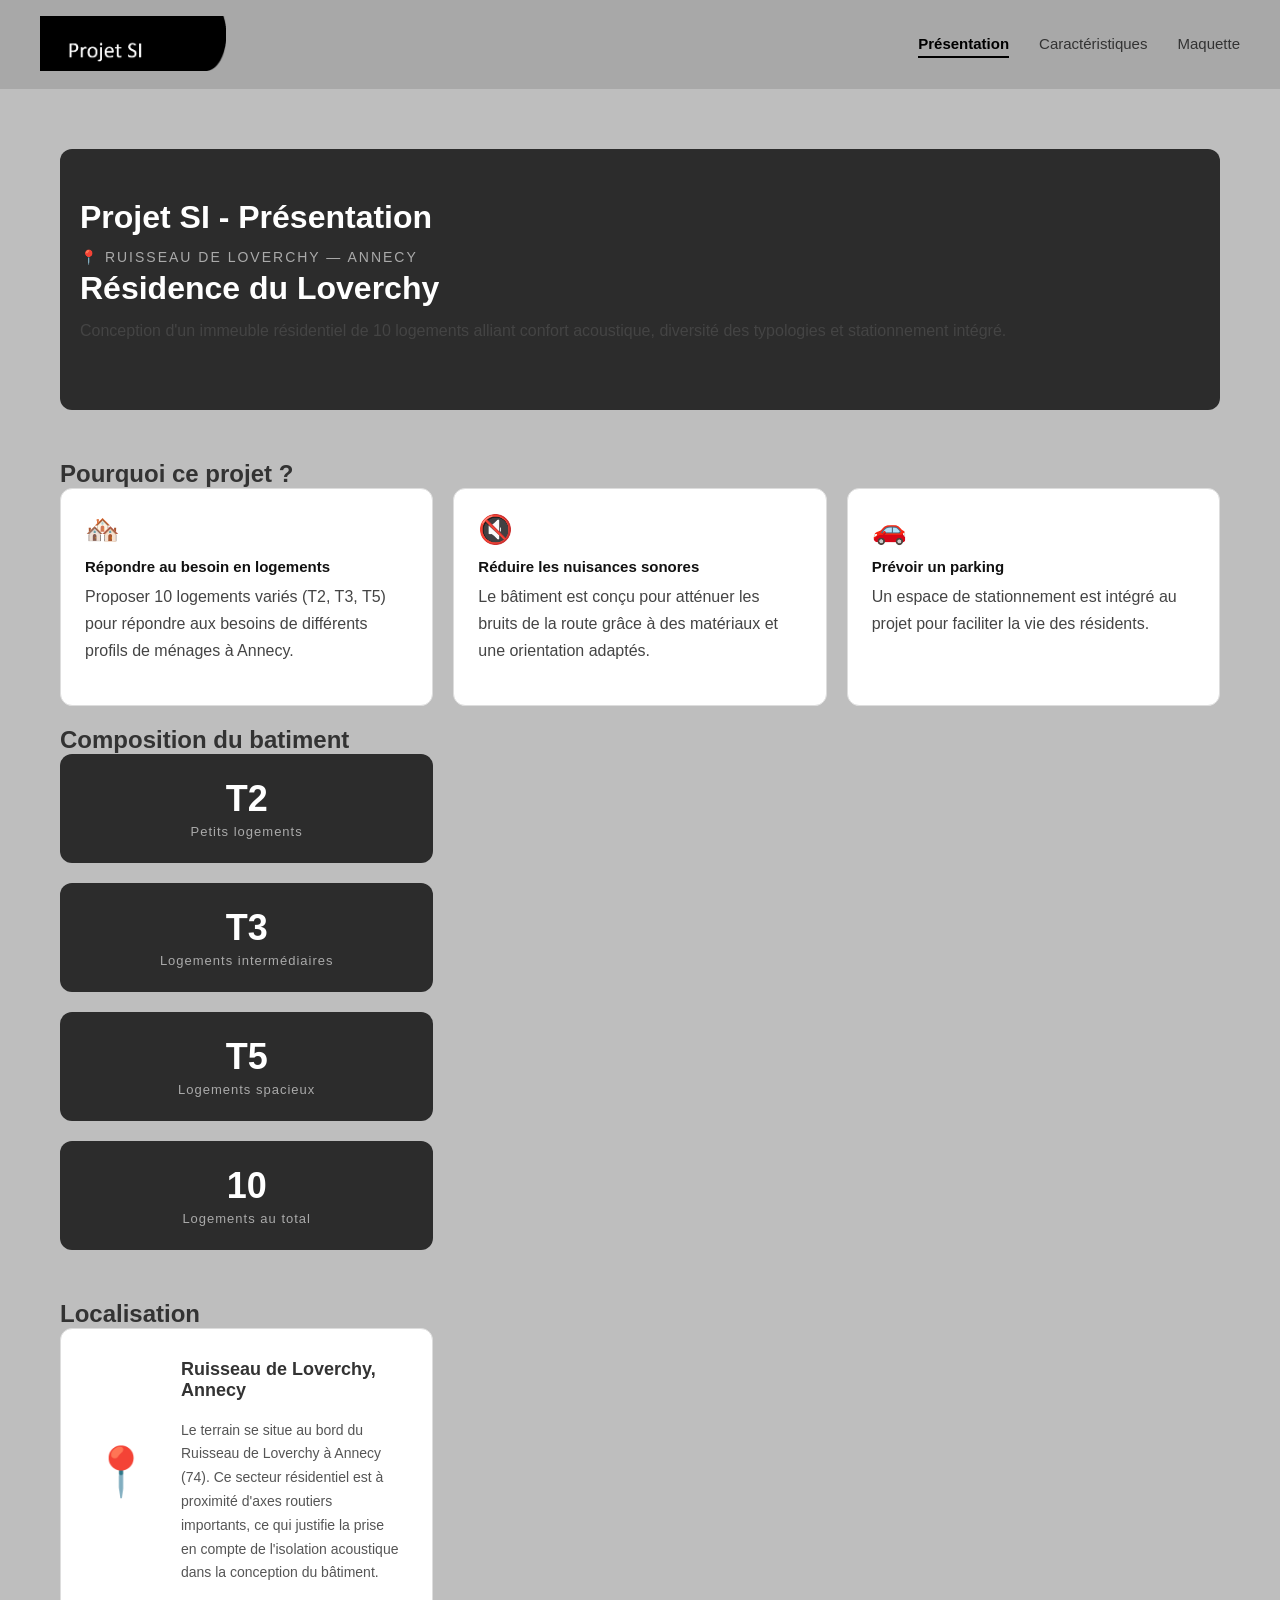
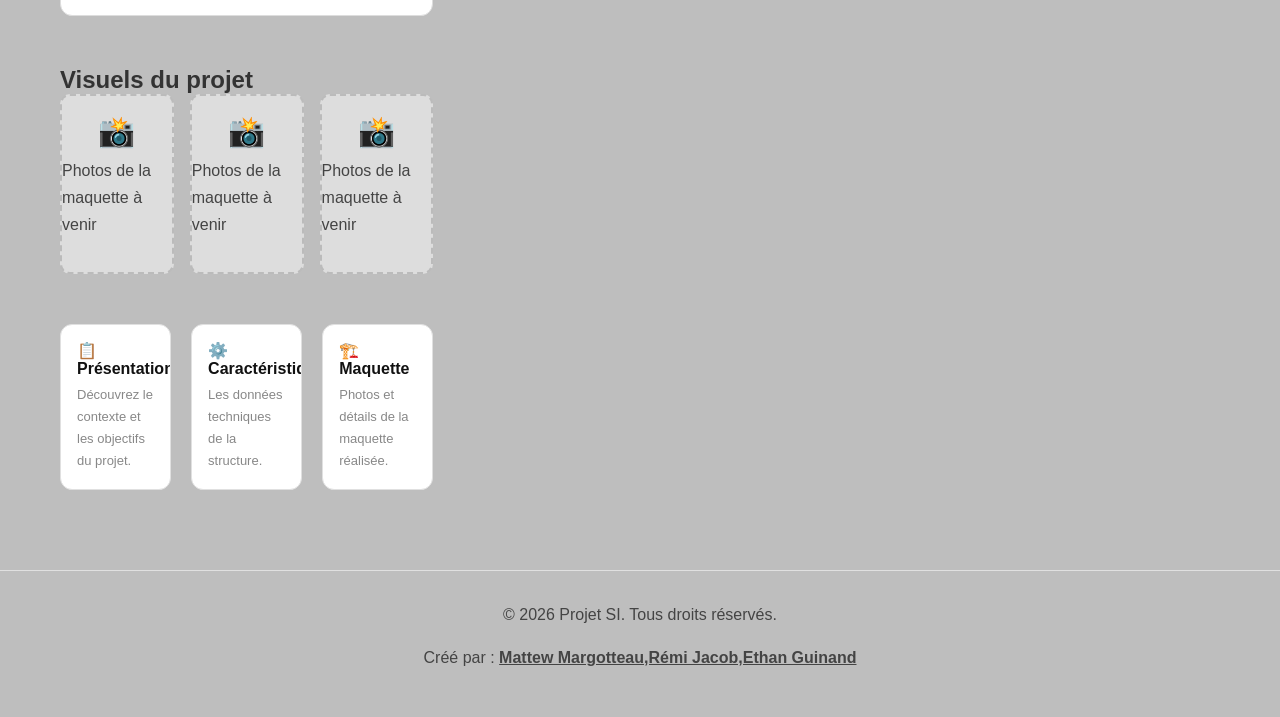
==== index.html @ b68a9a23 "Rename siteweb.html to index.html" ====
<!DOCTYPE html>
<html lang="fr">
<head>
    <meta charset="UTF-8">
    <meta name="viewport" content="width=device-width, initial-scale=1.0">
    <title>Présentation - Projet SI</title>
    <link rel="stylesheet" href="style.css">
    <style>
        .hero {
            background-color: #2c2c2c;
            color:  white;
            border-radius: 12px;
            padding: 50px 20px;
            margin-bottom: 50px;
        }
        .hero h1 {
            font-size: 32px;
            margin-bottom: 10px;
            color: white;
        }
        .hero .lieu {
            font-size: 14px;
            color: #aaa;
            letter-spacing: 2px;
            text-transform: uppercase;
            margin-bottom: 0px;
        }
        .blocs {
            display: grid;
            grid-template-columns: repeat(3, 1fr);
            gap: 20px;
            margin-bottom: 50px;
        }
        .bloc {
            background-color: #ffffff;
            border: 1px solid #ddd;
            border-radius: 12px;
            padding: 24px;
        }
        .bloc .icone {
            font-size: 28px;
            margin-bottom: 12px;
        }
        .bloc h3 {
            font-size: 15px;
            margin-bottom: 8px;
            color: #111;
        }
        ;.bloc p {
            font-size: 13px;
            color: #666;
            margin: 0;
            line-height: 1.6;
        }
        .localisation {
            background: #ffffff;
            border: 1px solid #ddd;
            border-radius: 12px;
            padding: 30px;
            margin-bottom: 50px;
            display: flex;
            align-items: center;
            gap: 30px;
        }
        .localisation .pin {
            font-size: 48px;
            flex-shrink: 0;
        }
        .localisation h2 {
            font-size: 18px;
            margin-bottom: 18px;
            margin-top: 0;
        }
        .localisation p {
            font-size: 14px;
            color: #555;
            margin: 0;
        }
        .logements {
            display: grid;
            gap: 20px;
            margin-bottom: 50px;
        }
        .logement {
            flex: 1;
            background: #2c2c2c;
            color: white;
            border-radius: 12px;
            padding: 24px;
            text-align: center;
        }
        .logement .nombre {
            font-size: 36px;
            font-weight: bold;
            margin-bottom: 4px;
        }
        .logement .type {
            font-size: 13px;
            color: #aaa;
            letter-spacing: 1px;
        }
    .galerie-placeholder {
      display: grid;
      grid-template-columns: repeat(3, 1fr);
      gap: 16px;
      margin-bottom: 50px;
    }
    .photo-placeholder {
      background: #ddd;
      border-radius: 10px;
      height: 180px;
      display: flex;
      flex-direction: column;
      align-items: center;
      justify-content: center;
      color: #999;
      font-size: 13px;
      gap: 8px;
      border: 2px dashed #bbb;
    }
    .photo-placeholder span {
      font-size: 30px;
    }
    </style>
</head>
<body>
    <nav>
        <div class="logo">
  <img src="présentation.png" alt="Projet SI">
</div>
        <ul>
            <li><a href="siteweb.html" class="active">Présentation</a></li>
            <li><a href="caracteristiques.html">Caractéristiques</a></li>
            <li><a href="maquette.html">Maquette</a></li>
        </ul>
    </nav>
    <main>
        <div class="hero">
            <h1>Projet SI - Présentation</h1>
            <p class="lieu">📍 Ruisseau de Loverchy — Annecy</p>
            <h1>Résidence du Loverchy</h1>
            <p>Conception d'un immeuble résidentiel de 10 logements alliant
        confort acoustique, diversité des typologies et stationnement intégré.</p>
        </div>
     <h2>Pourquoi ce projet ?</h2>
     <div class="blocs">
       <div class="bloc">
         <div class="icone">🏘️</div>
         <h3>Répondre au besoin en logements</h3>
         <p> Proposer 10 logements variés (T2, T3, T5) pour répondre
          aux besoins de différents profils de ménages à Annecy.</p>
       </div>
       <div class="bloc">
         <div class="icone">🔇</div>
         <h3>Réduire les nuisances sonores</h3>
         <p> Le bâtiment est conçu pour atténuer les bruits de la route
          grâce à des matériaux et une orientation adaptés.</p>
       </div>
       <div class="bloc">
         <div class="icone">🚗</div>
         <h3>Prévoir un parking</h3>
         <p>
           Un espace de stationnement est intégré au projet pour
          faciliter la vie des résidents.
         </p>
       </div>
    <div>
         <h2>Composition du batiment</h2>
         <div class="logements">
           <div class="logement">
             <div class="nombre">T2</div>
             <div class="type">Petits logements</div>
           </div>
           <div class="logement">
             <div class="nombre">T3</div>
             <div class="type">Logements intermédiaires</div>
           </div>
           <div class="logement">
             <div class="nombre">T5</div>
             <div class="type">Logements spacieux</div>
           </div>
           <div class="logement">
             <div class="nombre">10</div>
             <div class="type">Logements au total</div>
           </div>
    </div>
     <h2>Localisation</h2>
     <div class="localisation">
       <div class="pin">📍</div>
       <div>
         <h2>Ruisseau de Loverchy, Annecy</h2>
         <p>
           Le terrain se situe au bord du Ruisseau de Loverchy à Annecy (74).
          Ce secteur résidentiel est à proximité d'axes routiers importants,
          ce qui justifie la prise en compte de l'isolation acoustique
          dans la conception du bâtiment.
         </p>
       </div>
     </div>
      <h2>Visuels du projet</h2>
      <div class="galerie-placeholder">
        <div class="photo-placeholder">
          <span>📸</span>
          <p>Photos de la maquette à venir</p>
        </div>
        <div class="photo-placeholder">
          <span>📸</span>
          <p>Photos de la maquette à venir</p>
        </div>
        <div class="photo-placeholder">
          <span>📸</span>
          <p>Photos de la maquette à venir</p>
        </div>
    </div>
  <div class="vignettes">
    <a href="siteweb.html" class="vignette">
      <div class="vignette-texte">
        <h3>📋 Présentation</h3>
        <p>Découvrez le contexte et les objectifs du projet.</p>
      </div>
    </a>
    <a href="caracteristiques.html" class="vignette">
      <div class="vignette-texte">
        <h3>⚙️ Caractéristiques</h3>
        <p>Les données techniques de la structure.</p>
      </div>
    </a>
    <a href="maquette.html" class="vignette">
      <div class="vignette-texte">
        <h3>🏗️ Maquette</h3>
        <p>Photos et détails de la maquette réalisée.</p>
      </div>
    </a>
  </div>
</main>
    <footer>
        <p>&copy; 2026 Projet SI. Tous droits réservés.</p>
        <p>Créé par : <u><strong>Mattew Margotteau,Rémi Jacob,Ethan Guinand</strong></u></p>
    </footer>
</body>
</html>
---- style.css ----
*{
    margin: 0;
    padding: 0;
    box-sizing: border-box;
}

body{
    font-family: 'Segoe UI', sans-serif;
    background: #bebebe;
    color: #222;
}

nav{
    background-color: #A8A8A8;
    border-bottom: 2px solid #A8A8A8;
    padding: 16px 40px;
    display: flex;
    justify-content: space-between;
    align-items: center;
}

nav .logo img{
    height: 55px;
    display: block;
}

nav ul{
    list-style: none;
    display: flex;
    gap: 30px;
}

nav ul li a{
    text-decoration: none;
    color: #333;
    font-size: 15px;
    transition: color 0.2s;
}

nav ul li a:hover{
    color: #000;
}

nav ul li a.active{
    color: #000;
    font-weight: bold;
    border-bottom: 2px solid #000;
    padding-bottom: 4px;
}

main{
    max-width: 1200px;
    margin: 60px auto;
    padding: 0 20px;
}

h1{
    font-size: 36px;
    margin-bottom: 26px;
}

h2{
    font-size: 24px;
    margin-bottom: 20px 0 12px;
    color: #333;
}

p{
    font-size: 16px;
    line-height: 1.7;
    margin-bottom: 16px;
    color: #444;
}

footer{
    border-top: 1px solid #e0e0e0;
    padding: 30px;
    text-align: center;
    color: #999;
    font-size: 13px;
    margin-top: 80px;
}

.vignettes{
    display: grid;
    grid-template-columns: repeat(3, 1fr);
    gap: 20px;
    margin-top: 50px;
}

.vignette{
    text-decoration: none;
    background: #ffffff;
    border: 1px solid #e0e0e0;
    border-radius: 12px;
    overflow: hidden;
    transition: transform 0.2s, box-shadow 0.2s;
    color: inherit;
}

.vignette:hover{
    transform: translateY(-5px);
    box-shadow: 0 8px 20px rgba(0,0,0,0.1);
}

.vignette img{
    width: 100%;
    height: 160px;
    object-fit: cover;
}

.vignette .vignette-texte{
    padding: 16px;
}

.vignette .vignette-texte h3{
    font-size: 16px;
    margin-bottom: 6px;
    color: #111;
}

.vignette .vignette-texte p{
    font-size: 13px;
    color: #888;
    margin: 0;
}
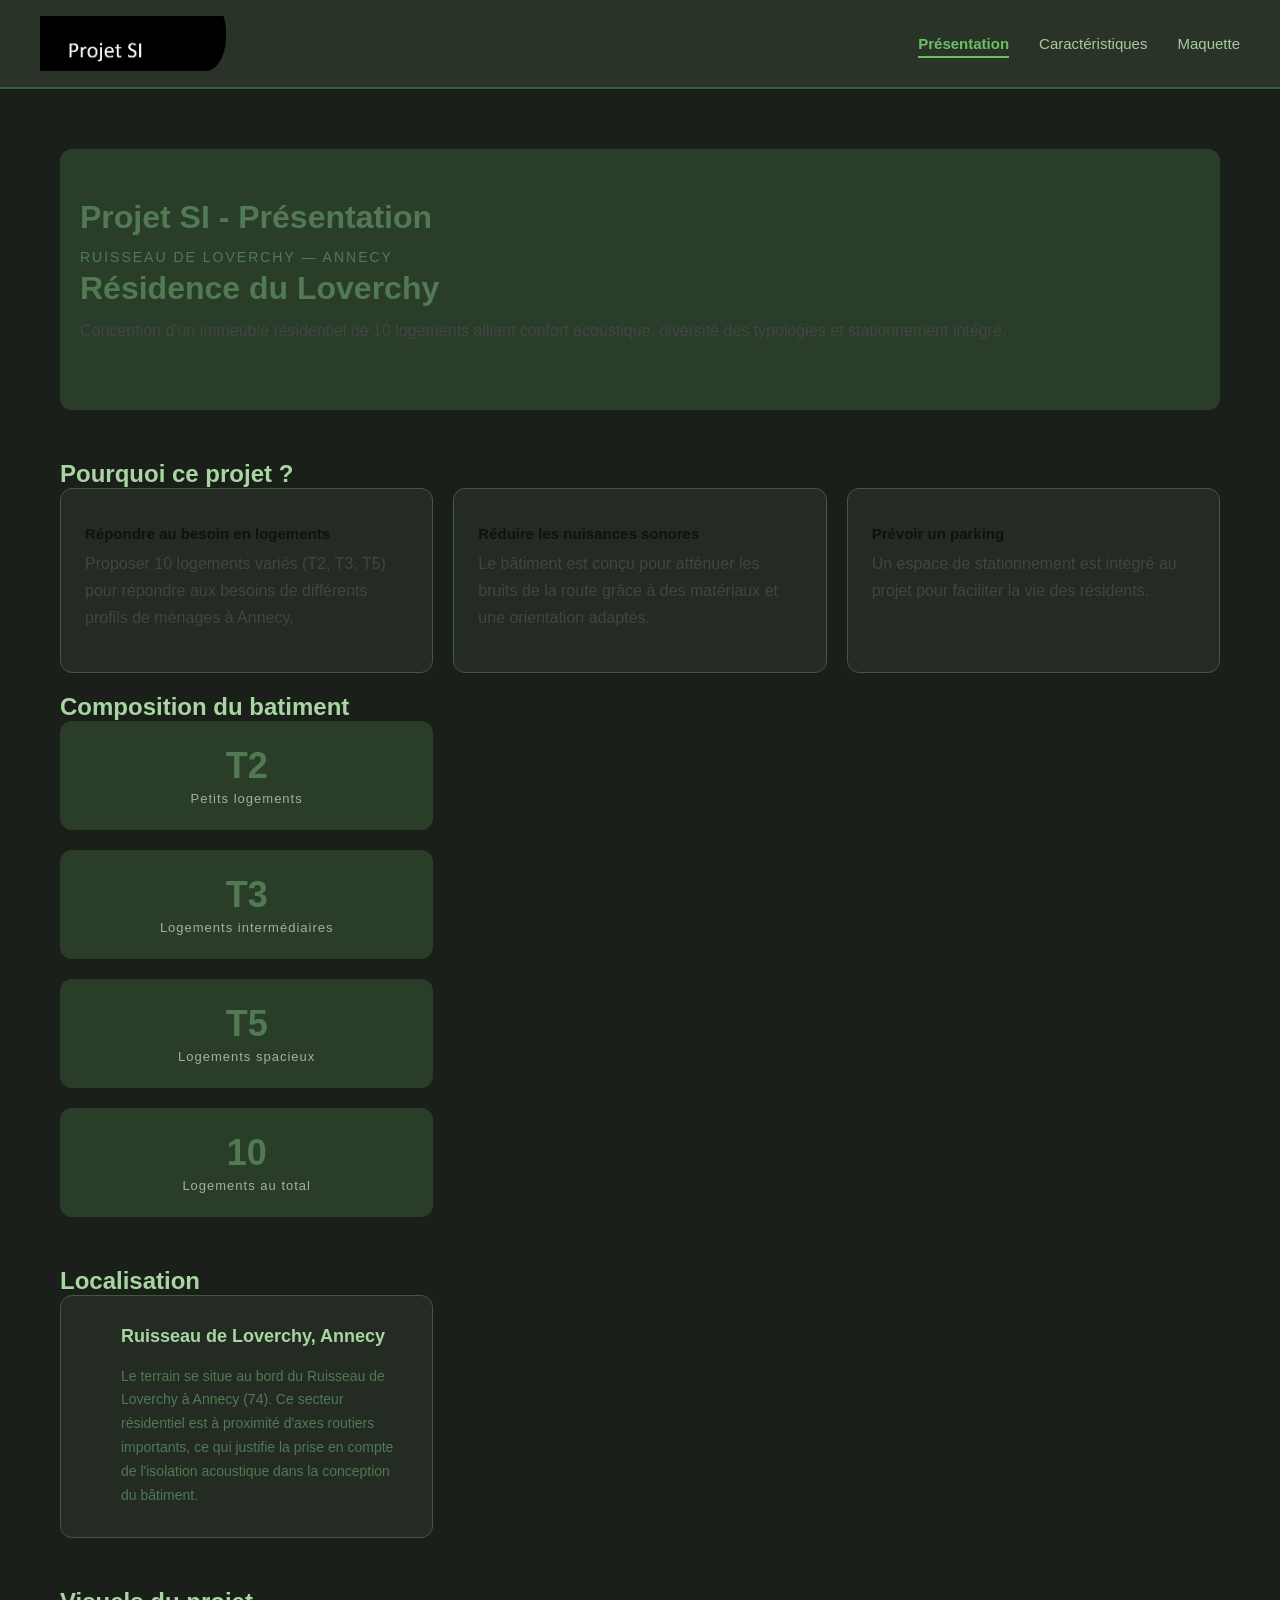
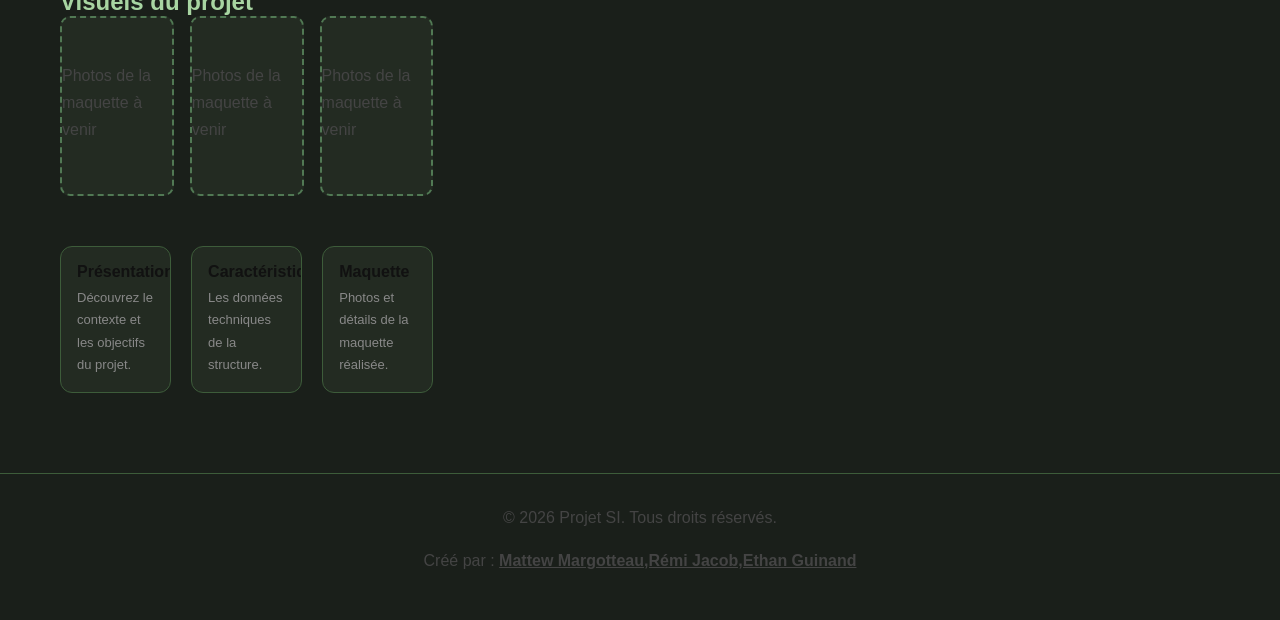
==== commit bb2d5a0d: "Rename siteweb.html to index.html" ====
--- a/index.html
+++ b/index.html
@@ -7,8 +7,8 @@
     <link rel="stylesheet" href="style.css">
     <style>
         .hero {
-            background-color: #2c2c2c;
-            color:  white;
+            background-color: #2a3d29;
+            color:  #517954;
             border-radius: 12px;
             padding: 50px 20px;
             margin-bottom: 50px;
@@ -16,11 +16,11 @@
         .hero h1 {
             font-size: 32px;
             margin-bottom: 10px;
-            color: white;
+            color: #517954;
         }
         .hero .lieu {
             font-size: 14px;
-            color: #aaa;
+            color: #517954;
             letter-spacing: 2px;
             text-transform: uppercase;
             margin-bottom: 0px;
@@ -32,8 +32,8 @@
             margin-bottom: 50px;
         }
         .bloc {
-            background-color: #ffffff;
-            border: 1px solid #ddd;
+            background-color: #232b22;
+            border: 1px solid #3d5c3a;
             border-radius: 12px;
             padding: 24px;
         }
@@ -48,13 +48,13 @@
         }
         ;.bloc p {
             font-size: 13px;
-            color: #666;
+            color: #517954;
             margin: 0;
             line-height: 1.6;
         }
         .localisation {
-            background: #ffffff;
-            border: 1px solid #ddd;
+            background: #232b22;
+            border: 1px solid #3d5c3a;
             border-radius: 12px;
             padding: 30px;
             margin-bottom: 50px;
@@ -73,7 +73,7 @@
         }
         .localisation p {
             font-size: 14px;
-            color: #555;
+            color: #517954;
             margin: 0;
         }
         .logements {
@@ -83,8 +83,8 @@
         }
         .logement {
             flex: 1;
-            background: #2c2c2c;
-            color: white;
+            background: #2a3d29;
+            color: #517954;
             border-radius: 12px;
             padding: 24px;
             text-align: center;
@@ -106,17 +106,17 @@
       margin-bottom: 50px;
     }
     .photo-placeholder {
-      background: #ddd;
+      background: #232b22;
       border-radius: 10px;
       height: 180px;
       display: flex;
       flex-direction: column;
       align-items: center;
       justify-content: center;
-      color: #999;
+      color: #2a3d29;
       font-size: 13px;
       gap: 8px;
-      border: 2px dashed #bbb;
+      border: 2px dashed #517954;
     }
     .photo-placeholder span {
       font-size: 30px;
@@ -137,7 +137,7 @@
     <main>
         <div class="hero">
             <h1>Projet SI - Présentation</h1>
-            <p class="lieu">📍 Ruisseau de Loverchy — Annecy</p>
+            <p class="lieu">Ruisseau de Loverchy — Annecy</p>
             <h1>Résidence du Loverchy</h1>
             <p>Conception d'un immeuble résidentiel de 10 logements alliant
         confort acoustique, diversité des typologies et stationnement intégré.</p>
@@ -145,19 +145,19 @@
      <h2>Pourquoi ce projet ?</h2>
      <div class="blocs">
        <div class="bloc">
-         <div class="icone">🏘️</div>
+         <div class="icone"></div>
          <h3>Répondre au besoin en logements</h3>
          <p> Proposer 10 logements variés (T2, T3, T5) pour répondre
           aux besoins de différents profils de ménages à Annecy.</p>
        </div>
        <div class="bloc">
-         <div class="icone">🔇</div>
+         <div class="icone"></div>
          <h3>Réduire les nuisances sonores</h3>
          <p> Le bâtiment est conçu pour atténuer les bruits de la route
           grâce à des matériaux et une orientation adaptés.</p>
        </div>
        <div class="bloc">
-         <div class="icone">🚗</div>
+         <div class="icone"></div>
          <h3>Prévoir un parking</h3>
          <p>
            Un espace de stationnement est intégré au projet pour
@@ -186,7 +186,7 @@
     </div>
      <h2>Localisation</h2>
      <div class="localisation">
-       <div class="pin">📍</div>
+       <div class="pin"></div>
        <div>
          <h2>Ruisseau de Loverchy, Annecy</h2>
          <p>
@@ -200,34 +200,34 @@
       <h2>Visuels du projet</h2>
       <div class="galerie-placeholder">
         <div class="photo-placeholder">
-          <span>📸</span>
+          <span></span>
           <p>Photos de la maquette à venir</p>
         </div>
         <div class="photo-placeholder">
-          <span>📸</span>
+          <span></span>
           <p>Photos de la maquette à venir</p>
         </div>
         <div class="photo-placeholder">
-          <span>📸</span>
+          <span></span>
           <p>Photos de la maquette à venir</p>
         </div>
     </div>
   <div class="vignettes">
     <a href="siteweb.html" class="vignette">
       <div class="vignette-texte">
-        <h3>📋 Présentation</h3>
+        <h3>Présentation</h3>
         <p>Découvrez le contexte et les objectifs du projet.</p>
       </div>
     </a>
     <a href="caracteristiques.html" class="vignette">
       <div class="vignette-texte">
-        <h3>⚙️ Caractéristiques</h3>
+        <h3>Caractéristiques</h3>
         <p>Les données techniques de la structure.</p>
       </div>
     </a>
     <a href="maquette.html" class="vignette">
       <div class="vignette-texte">
-        <h3>🏗️ Maquette</h3>
+        <h3>Maquette</h3>
         <p>Photos et détails de la maquette réalisée.</p>
       </div>
     </a>
--- a/style.css
+++ b/style.css
@@ -6,13 +6,13 @@
 
 body{
     font-family: 'Segoe UI', sans-serif;
-    background: #bebebe;
-    color: #222;
+    background: #1a1f1a;
+    color: #d4e8d0;
 }
 
 nav{
-    background-color: #A8A8A8;
-    border-bottom: 2px solid #A8A8A8;
+    background-color: #2a3328;
+    border-bottom: 2px solid #3d5c3a;
     padding: 16px 40px;
     display: flex;
     justify-content: space-between;
@@ -32,19 +32,19 @@
 
 nav ul li a{
     text-decoration: none;
-    color: #333;
+    color: #a8c9a0;
     font-size: 15px;
     transition: color 0.2s;
 }
 
 nav ul li a:hover{
-    color: #000;
+    color: #ffffff;
 }
 
 nav ul li a.active{
-    color: #000;
+    color: #6dbf67;
     font-weight: bold;
-    border-bottom: 2px solid #000;
+    border-bottom: 2px solid #6dbf67;
     padding-bottom: 4px;
 }
 
@@ -62,7 +62,7 @@
 h2{
     font-size: 24px;
     margin-bottom: 20px 0 12px;
-    color: #333;
+    color: #a8d5a2;
 }
 
 p{
@@ -73,10 +73,10 @@
 }
 
 footer{
-    border-top: 1px solid #e0e0e0;
+    border-top: 1px solid #3d5c3a;
     padding: 30px;
     text-align: center;
-    color: #999;
+    color: #5a7a56;
     font-size: 13px;
     margin-top: 80px;
 }
@@ -90,8 +90,8 @@
 
 .vignette{
     text-decoration: none;
-    background: #ffffff;
-    border: 1px solid #e0e0e0;
+    background: #232b22;
+    border: 1px solid #3d5c3a;
     border-radius: 12px;
     overflow: hidden;
     transition: transform 0.2s, box-shadow 0.2s;
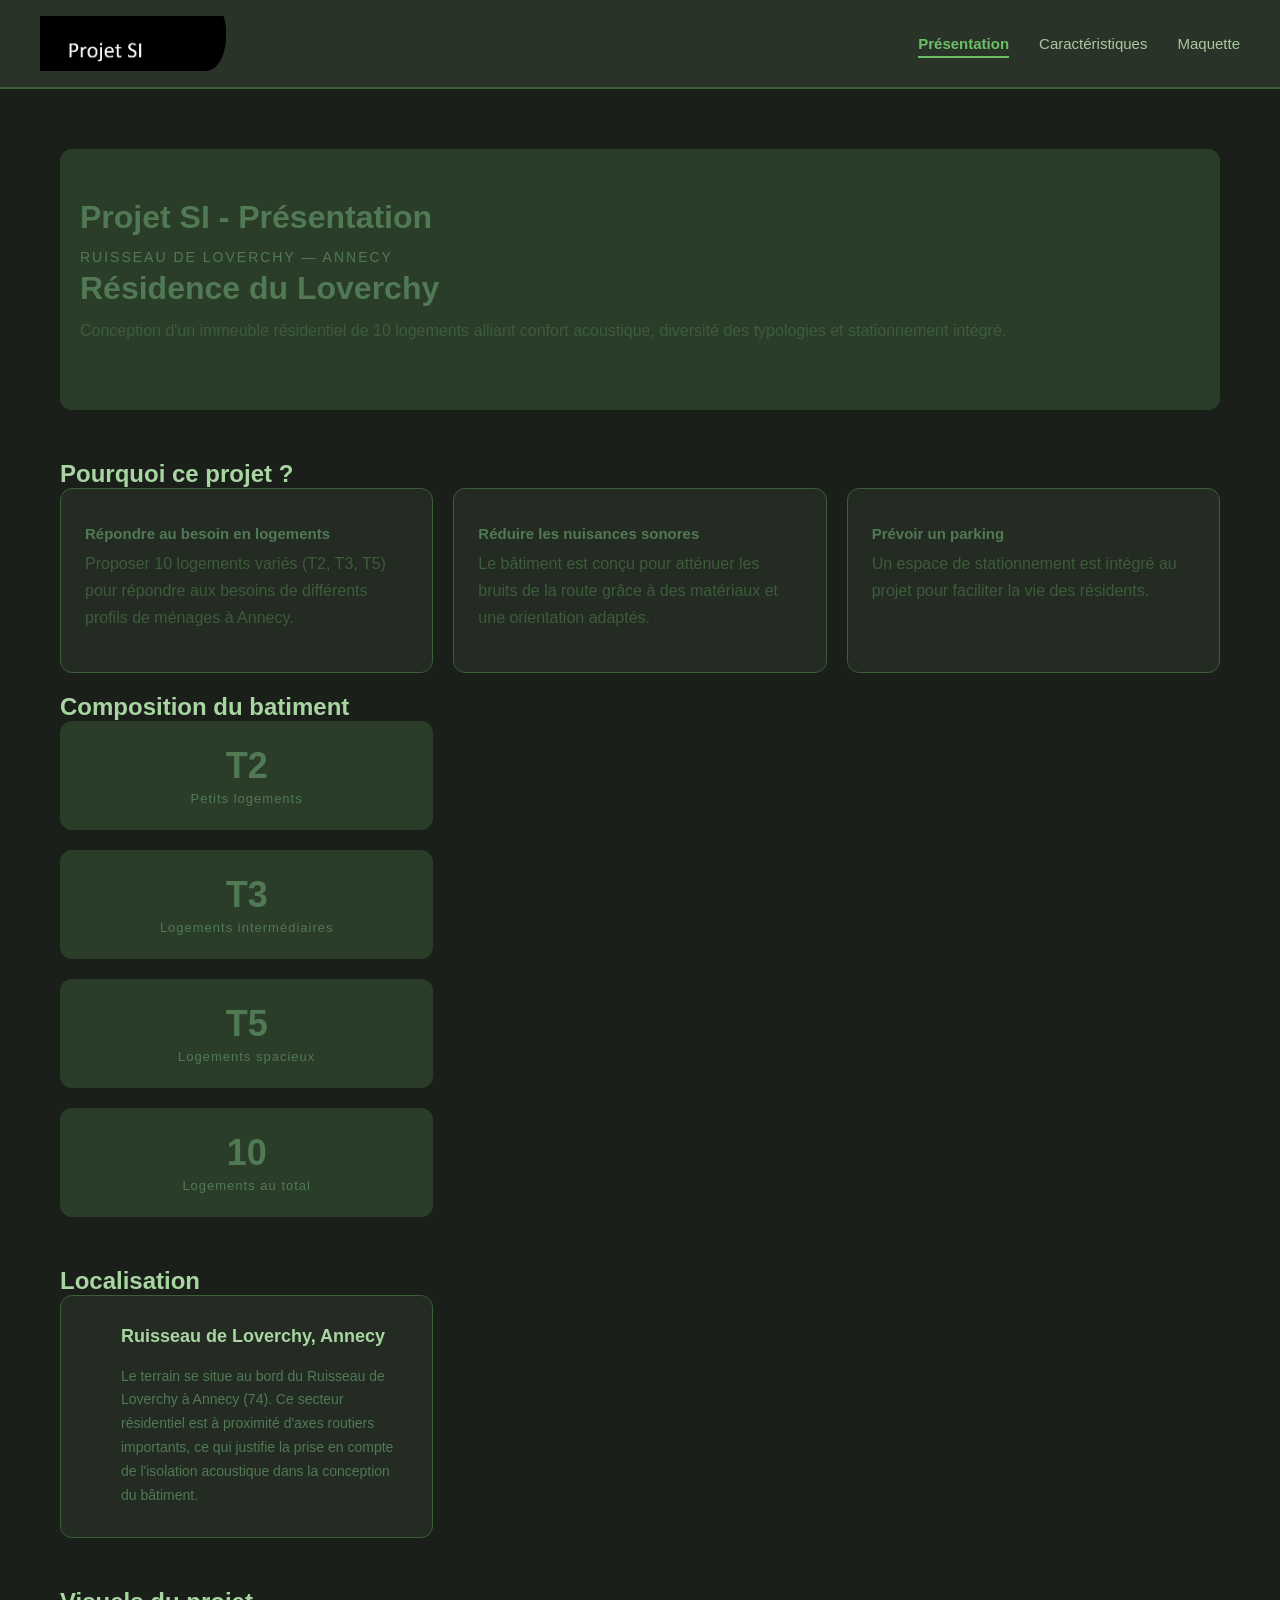
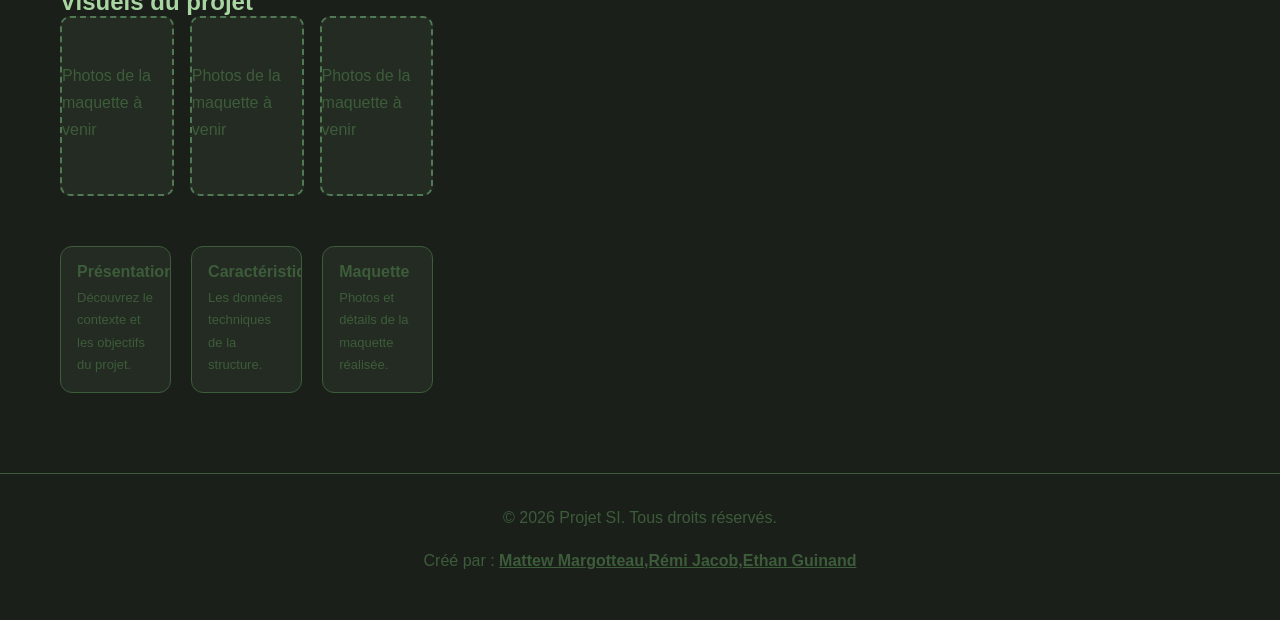
==== commit 57cf55ac: "Add files via upload" ====
--- a/index.html
+++ b/index.html
@@ -44,7 +44,7 @@
         .bloc h3 {
             font-size: 15px;
             margin-bottom: 8px;
-            color: #111;
+            color: #517954;
         }
         ;.bloc p {
             font-size: 13px;
@@ -96,7 +96,7 @@
         }
         .logement .type {
             font-size: 13px;
-            color: #aaa;
+            color: #517954;
             letter-spacing: 1px;
         }
     .galerie-placeholder {
@@ -113,7 +113,7 @@
       flex-direction: column;
       align-items: center;
       justify-content: center;
-      color: #2a3d29;
+      color: #517954;
       font-size: 13px;
       gap: 8px;
       border: 2px dashed #517954;
@@ -129,7 +129,7 @@
   <img src="présentation.png" alt="Projet SI">
 </div>
         <ul>
-            <li><a href="siteweb.html" class="active">Présentation</a></li>
+            <li><a href="index.html" class="active">Présentation</a></li>
             <li><a href="caracteristiques.html">Caractéristiques</a></li>
             <li><a href="maquette.html">Maquette</a></li>
         </ul>
@@ -213,7 +213,7 @@
         </div>
     </div>
   <div class="vignettes">
-    <a href="siteweb.html" class="vignette">
+    <a href="index.html" class="vignette">
       <div class="vignette-texte">
         <h3>Présentation</h3>
         <p>Découvrez le contexte et les objectifs du projet.</p>
@@ -238,4 +238,4 @@
         <p>Créé par : <u><strong>Mattew Margotteau,Rémi Jacob,Ethan Guinand</strong></u></p>
     </footer>
 </body>
-</html>
+</html>
--- a/style.css
+++ b/style.css
@@ -7,7 +7,7 @@
 body{
     font-family: 'Segoe UI', sans-serif;
     background: #1a1f1a;
-    color: #d4e8d0;
+    color: #3d5c3a;
 }
 
 nav{
@@ -69,7 +69,7 @@
     font-size: 16px;
     line-height: 1.7;
     margin-bottom: 16px;
-    color: #444;
+    color: #3d5c3a;
 }
 
 footer{
@@ -116,11 +116,11 @@
 .vignette .vignette-texte h3{
     font-size: 16px;
     margin-bottom: 6px;
-    color: #111;
+    color: #3d5c3a;
 }
 
 .vignette .vignette-texte p{
     font-size: 13px;
-    color: #888;
+    color: #3d5c3a;
     margin: 0;
 }
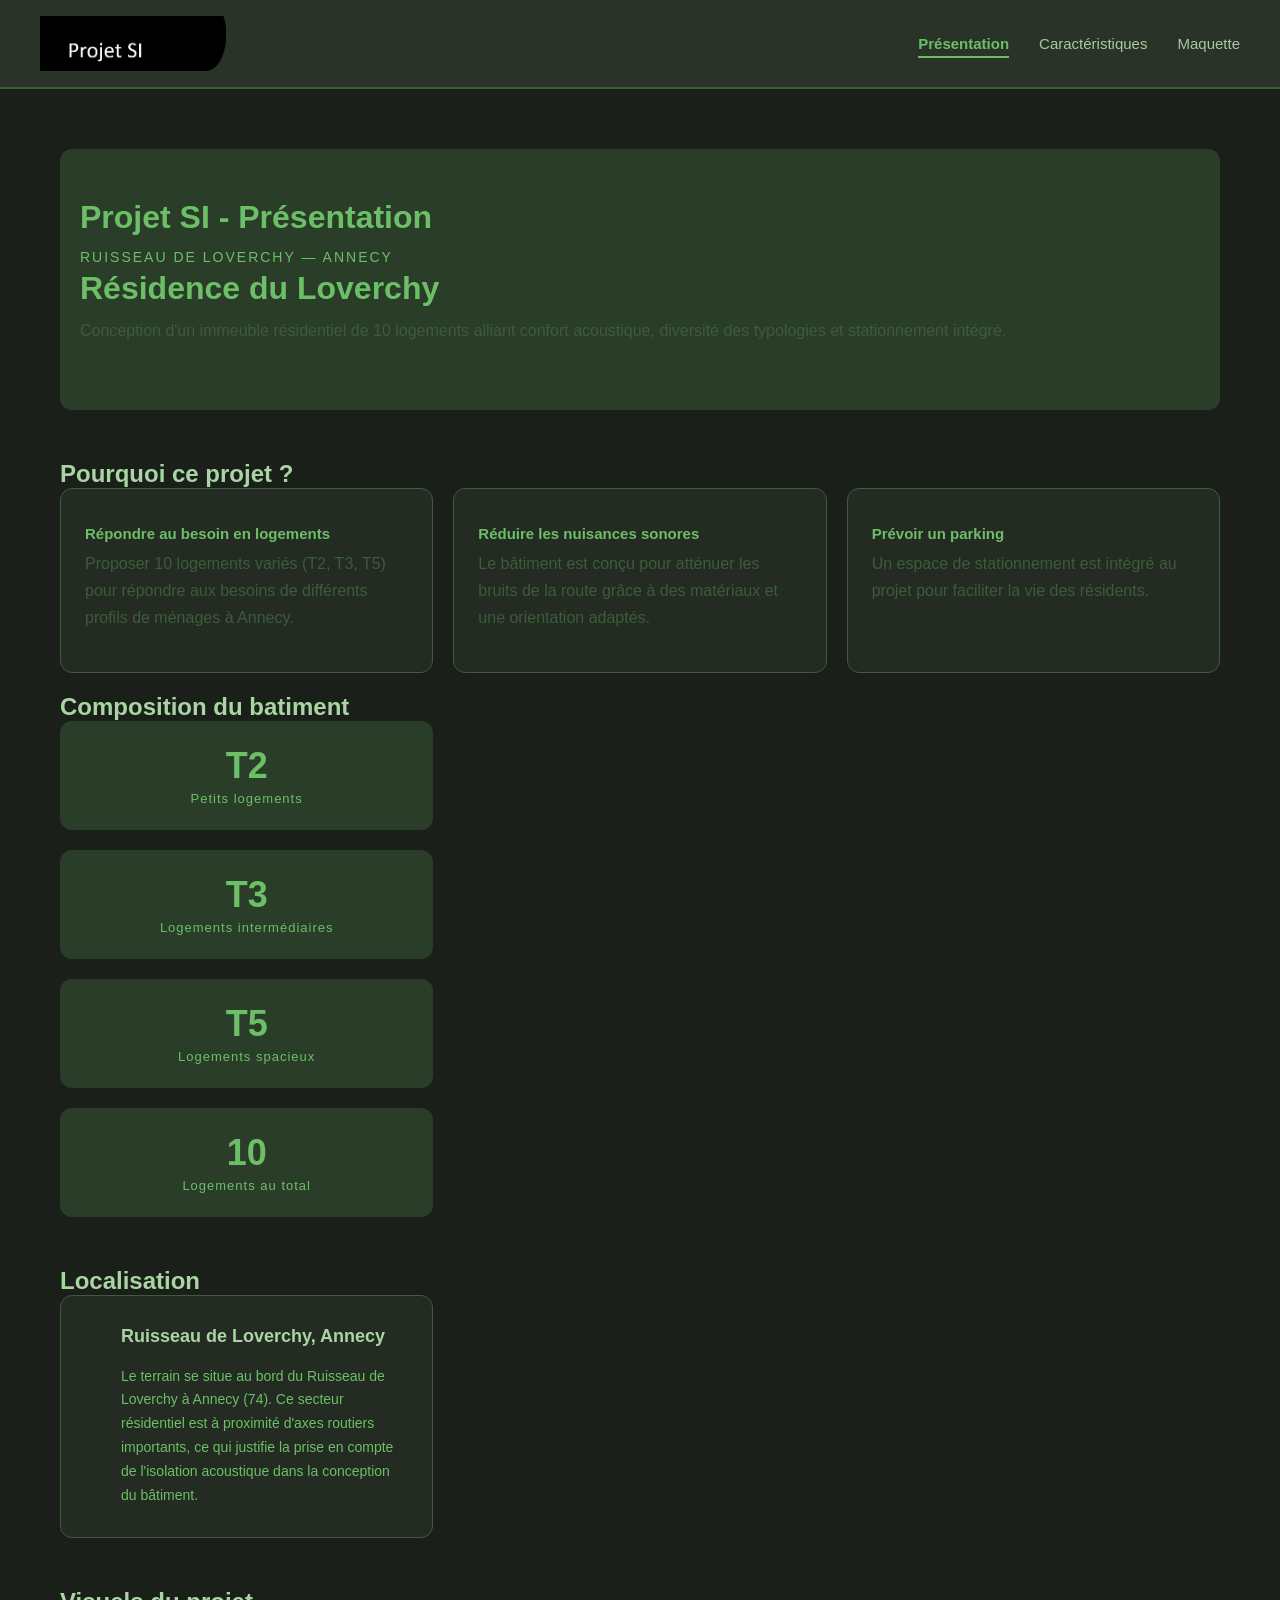
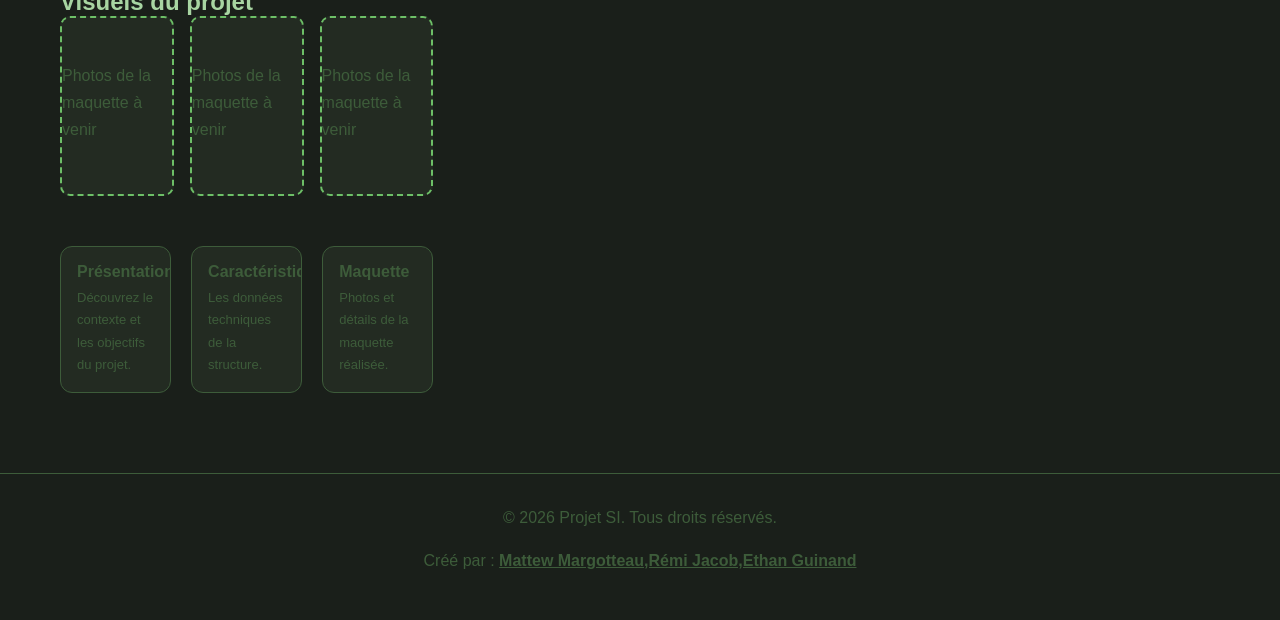
==== commit ed6d856e: "Add files via upload" ====
--- a/index.html
+++ b/index.html
@@ -8,7 +8,7 @@
     <style>
         .hero {
             background-color: #2a3d29;
-            color:  #517954;
+            color:  #6dbf67;
             border-radius: 12px;
             padding: 50px 20px;
             margin-bottom: 50px;
@@ -16,11 +16,11 @@
         .hero h1 {
             font-size: 32px;
             margin-bottom: 10px;
-            color: #517954;
+            color: #6dbf67;
         }
         .hero .lieu {
             font-size: 14px;
-            color: #517954;
+            color: #6dbf67;
             letter-spacing: 2px;
             text-transform: uppercase;
             margin-bottom: 0px;
@@ -44,11 +44,11 @@
         .bloc h3 {
             font-size: 15px;
             margin-bottom: 8px;
-            color: #517954;
+            color: #6dbf67;
         }
         ;.bloc p {
             font-size: 13px;
-            color: #517954;
+            color: #6dbf67;
             margin: 0;
             line-height: 1.6;
         }
@@ -73,7 +73,7 @@
         }
         .localisation p {
             font-size: 14px;
-            color: #517954;
+            color: #6dbf67;
             margin: 0;
         }
         .logements {
@@ -84,7 +84,7 @@
         .logement {
             flex: 1;
             background: #2a3d29;
-            color: #517954;
+            color: #6dbf67;
             border-radius: 12px;
             padding: 24px;
             text-align: center;
@@ -96,7 +96,7 @@
         }
         .logement .type {
             font-size: 13px;
-            color: #517954;
+            color: #6dbf67;
             letter-spacing: 1px;
         }
     .galerie-placeholder {
@@ -113,10 +113,10 @@
       flex-direction: column;
       align-items: center;
       justify-content: center;
-      color: #517954;
+      color: #6dbf67;
       font-size: 13px;
       gap: 8px;
-      border: 2px dashed #517954;
+      border: 2px dashed #6dbf67;
     }
     .photo-placeholder span {
       font-size: 30px;
